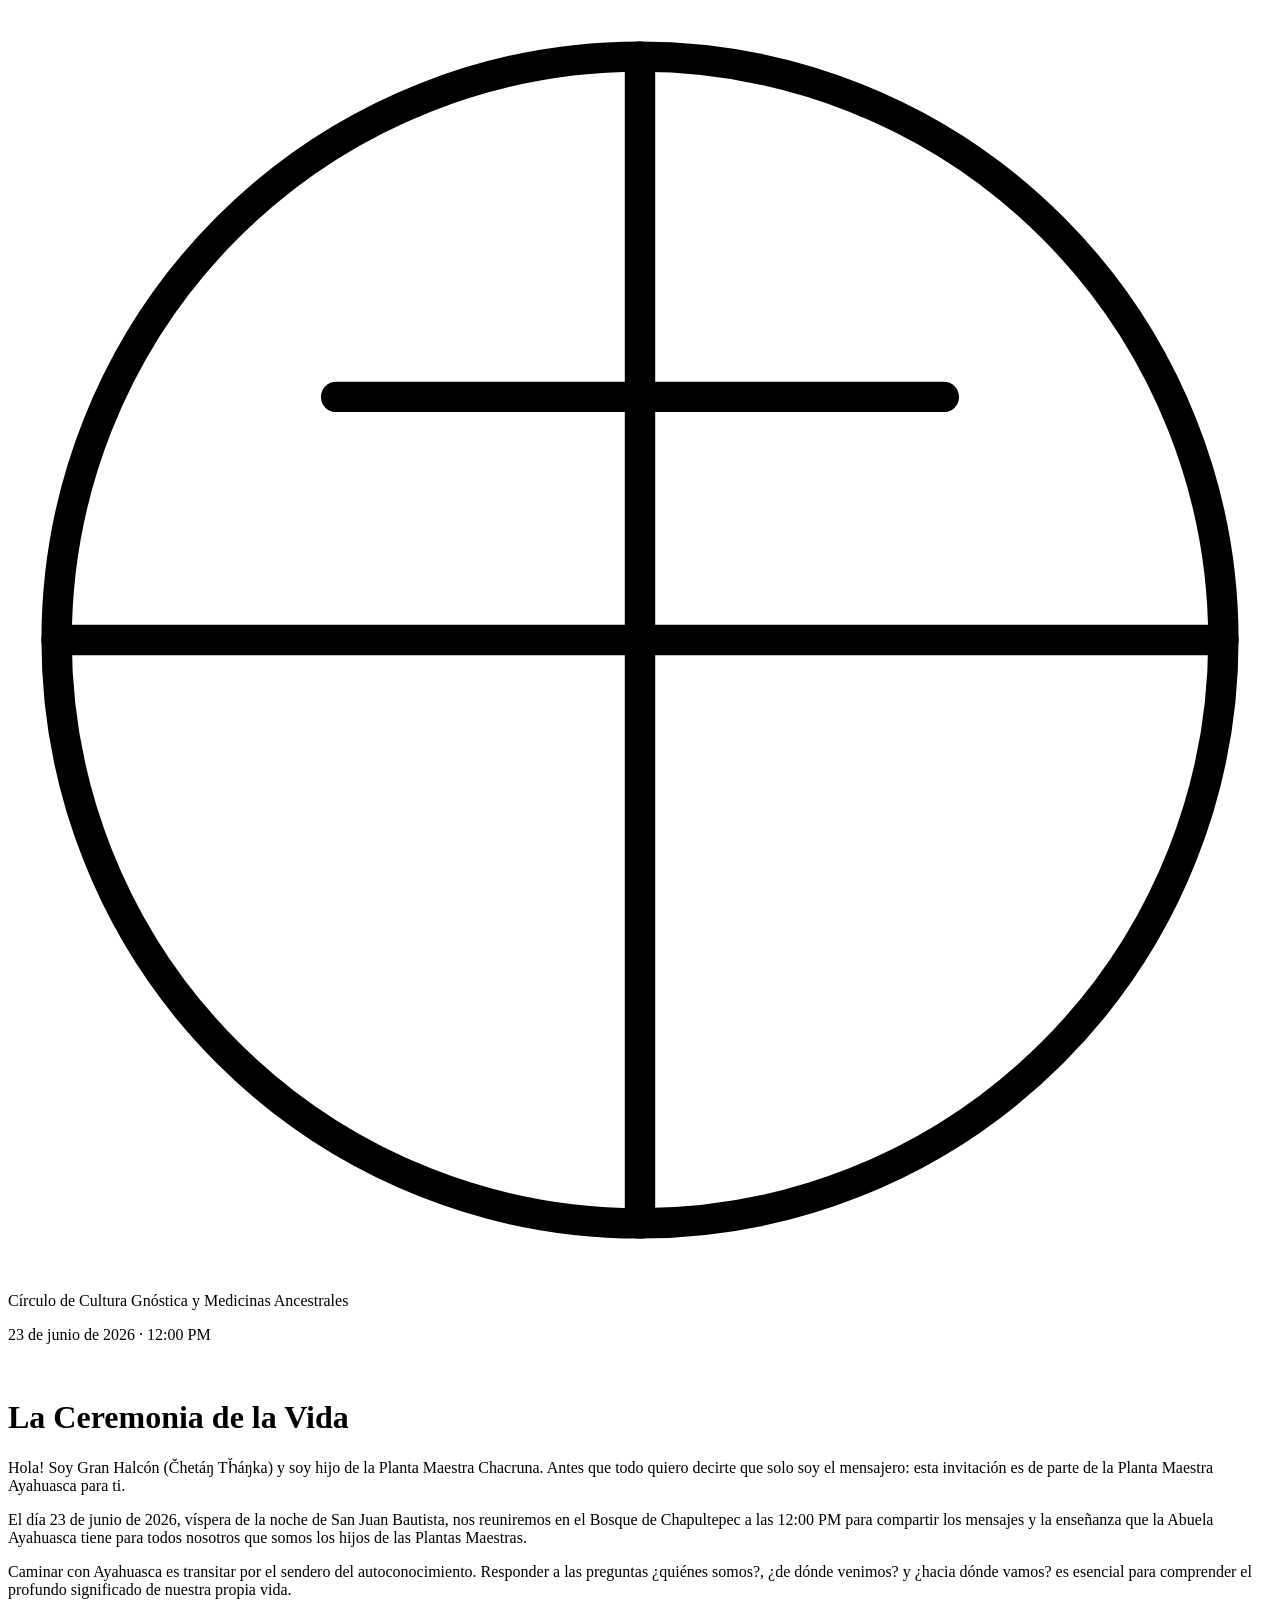
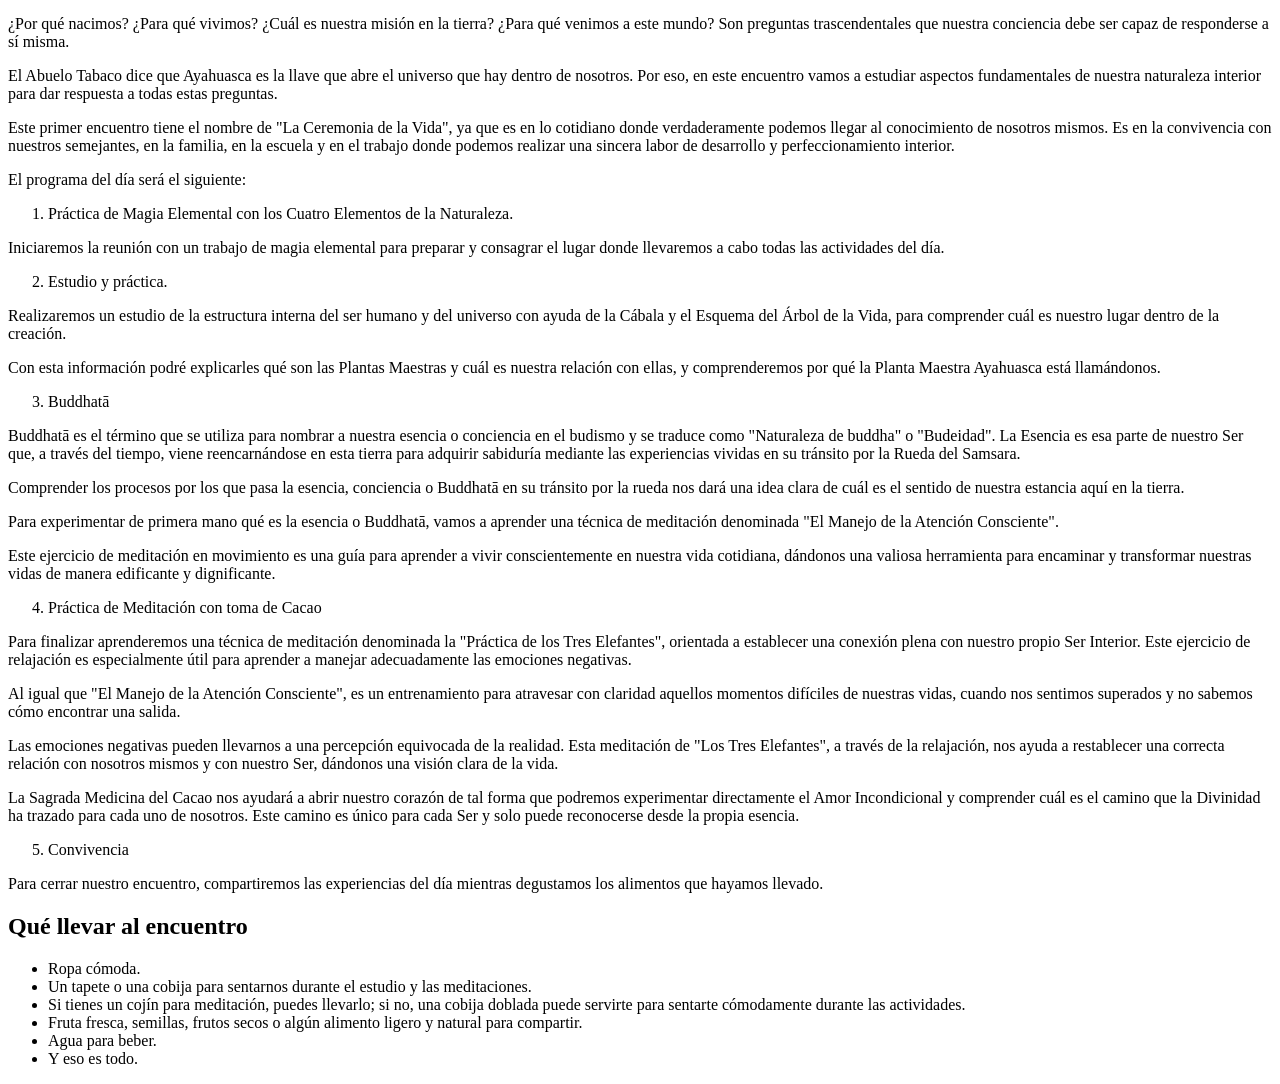
==== public/index.html @ 024cbc9b "Publicar sitio del encuentro" ====
<!doctype html>
<html lang="es">
<head>
  <meta charset="utf-8">
  <meta name="viewport" content="width=device-width, initial-scale=1">
  <title>La Ceremonia de la Vida</title>
  
  <meta name="description" content="Invitación al encuentro del día 23 de Junio del año 2026 de la Planta Maestra Ayahuasca en el Bosque de Chapultepec.">
  
  <link rel="stylesheet" href="https://granhalcon.github.io/encuentros/style.css">
</head>
<body>
  <header class="site-header">
    <div class="hero-content">
      <div class="hero-top">
        <svg
          class="site-logo"
          xmlns="http://www.w3.org/2000/svg"
          viewBox="0 0 208 208"
          fill="none"
          stroke="currentColor"
          stroke-width="5"
          stroke-linecap="round"
          stroke-linejoin="round"
          aria-hidden="true"
        >
          <circle cx="104" cy="104" r="96" />
          <line x1="104" y1="8" x2="104" y2="200" />
          <line x1="8" y1="104" x2="200" y2="104" />
          <line x1="54" y1="64" x2="154" y2="64" />
        </svg>
        <p class="site-name">Círculo de Cultura Gnóstica y Medicinas Ancestrales</p>
        <p class="event-date">
          23 de junio de 2026 · 12:00 PM
        </p>
      </div>
      <img
        class="hero-image"
        src="https://granhalcon.github.io/encuentros/assets/header.png"
        alt=""
        aria-hidden="true"
      >
      <h1>La Ceremonia de la Vida</h1>
    </div>
  </header>

  <main>
    <p>Hola! Soy Gran Halcón (Čhetáŋ Tȟáŋka) y soy hijo de la Planta Maestra Chacruna. Antes que todo quiero decirte que solo soy el mensajero: esta invitación es de parte de la Planta Maestra Ayahuasca para ti.</p>
<p>El día 23 de junio de 2026, víspera de la noche de San Juan Bautista, nos reuniremos en el Bosque de Chapultepec a las 12:00 PM para compartir los mensajes y la enseñanza que la Abuela Ayahuasca tiene para todos nosotros que somos los hijos de las Plantas Maestras.</p>
<p>Caminar con Ayahuasca es transitar por el sendero del autoconocimiento. Responder a las preguntas ¿quiénes somos?, ¿de dónde venimos? y ¿hacia dónde vamos? es esencial para comprender el profundo significado de nuestra propia vida.</p>
<p>¿Por qué nacimos? ¿Para qué vivimos? ¿Cuál es nuestra misión en la tierra? ¿Para qué venimos a este mundo? Son preguntas trascendentales que nuestra conciencia debe ser capaz de responderse a sí misma.</p>
<p>El Abuelo Tabaco dice que Ayahuasca es la llave que abre el universo que hay dentro de nosotros. Por eso, en este encuentro vamos a estudiar aspectos fundamentales de nuestra naturaleza interior para dar respuesta a todas estas preguntas.</p>
<p>Este primer encuentro tiene el nombre de "La Ceremonia de la Vida", ya que es en lo cotidiano donde verdaderamente podemos llegar al conocimiento de nosotros mismos. Es en la convivencia con nuestros semejantes, en la familia, en la escuela y en el trabajo donde podemos realizar una sincera labor de desarrollo y perfeccionamiento interior.</p>
<p>El programa del día será el siguiente:</p>
<ol>
<li>Práctica de Magia Elemental con los Cuatro Elementos de la Naturaleza.</li>
</ol>
<p>Iniciaremos la reunión con un trabajo de magia elemental para preparar y consagrar el lugar donde llevaremos a cabo todas las actividades del día.</p>
<ol start="2">
<li>Estudio y práctica.</li>
</ol>
<p>Realizaremos un estudio de la estructura interna del ser humano y del universo con ayuda de la Cábala y el Esquema del Árbol de la Vida, para comprender cuál es nuestro lugar dentro de la creación.</p>
<p>Con esta información podré explicarles qué son las Plantas Maestras y cuál es nuestra relación con ellas, y comprenderemos por qué la Planta Maestra Ayahuasca está llamándonos.</p>
<ol start="3">
<li>Buddhatā</li>
</ol>
<p>Buddhatā es el término que se utiliza para nombrar a nuestra esencia o conciencia en el budismo y se traduce como "Naturaleza de buddha" o "Budeidad". La Esencia es esa parte de nuestro Ser que, a través del tiempo, viene reencarnándose en esta tierra para adquirir sabiduría mediante las experiencias vividas en su tránsito por la Rueda del Samsara.</p>
<p>Comprender los procesos por los que pasa la esencia, conciencia o Buddhatā en su tránsito por la rueda nos dará una idea clara de cuál es el sentido de nuestra estancia aquí en la tierra.</p>
<p>Para experimentar de primera mano qué es la esencia o Buddhatā, vamos a aprender una técnica de meditación denominada "El Manejo de la Atención Consciente".</p>
<p>Este ejercicio de meditación en movimiento es una guía para aprender a vivir conscientemente en nuestra vida cotidiana, dándonos una valiosa herramienta para encaminar y transformar nuestras vidas de manera edificante y dignificante.</p>
<ol start="4">
<li>Práctica de Meditación con toma de Cacao</li>
</ol>
<p>Para finalizar aprenderemos una técnica de meditación denominada la "Práctica de los Tres Elefantes", orientada a establecer una conexión plena con nuestro propio Ser Interior. Este ejercicio de relajación es especialmente útil para aprender a manejar adecuadamente las emociones negativas.</p>
<p>Al igual que "El Manejo de la Atención Consciente", es un entrenamiento para atravesar con claridad aquellos momentos difíciles de nuestras vidas, cuando nos sentimos superados y no sabemos cómo encontrar una salida.</p>
<p>Las emociones negativas pueden llevarnos a una percepción equivocada de la realidad. Esta meditación de "Los Tres Elefantes", a través de la relajación, nos ayuda a restablecer una correcta relación con nosotros mismos y con nuestro Ser, dándonos una visión clara de la vida.</p>
<p>La Sagrada Medicina del Cacao nos ayudará a abrir nuestro corazón de tal forma que podremos experimentar directamente el Amor Incondicional y comprender cuál es el camino que la Divinidad ha trazado para cada uno de nosotros. Este camino es único para cada Ser y solo puede reconocerse desde la propia esencia.</p>
<ol start="5">
<li>Convivencia</li>
</ol>
<p>Para cerrar nuestro encuentro, compartiremos las experiencias del día mientras degustamos los alimentos que hayamos llevado.</p>
<h2 id="que-llevar-al-encuentro">Qué llevar al encuentro</h2>
<ul>
<li>Ropa cómoda.</li>
<li>Un tapete o una cobija para sentarnos durante el estudio y las meditaciones.</li>
<li>Si tienes un cojín para meditación, puedes llevarlo; si no, una cobija doblada puede servirte para sentarte cómodamente durante las actividades.</li>
<li>Fruta fresca, semillas, frutos secos o algún alimento ligero y natural para compartir.</li>
<li>Agua para beber.</li>
<li>Y eso es todo.</li>
</ul>

  </main>
</body>
</html>
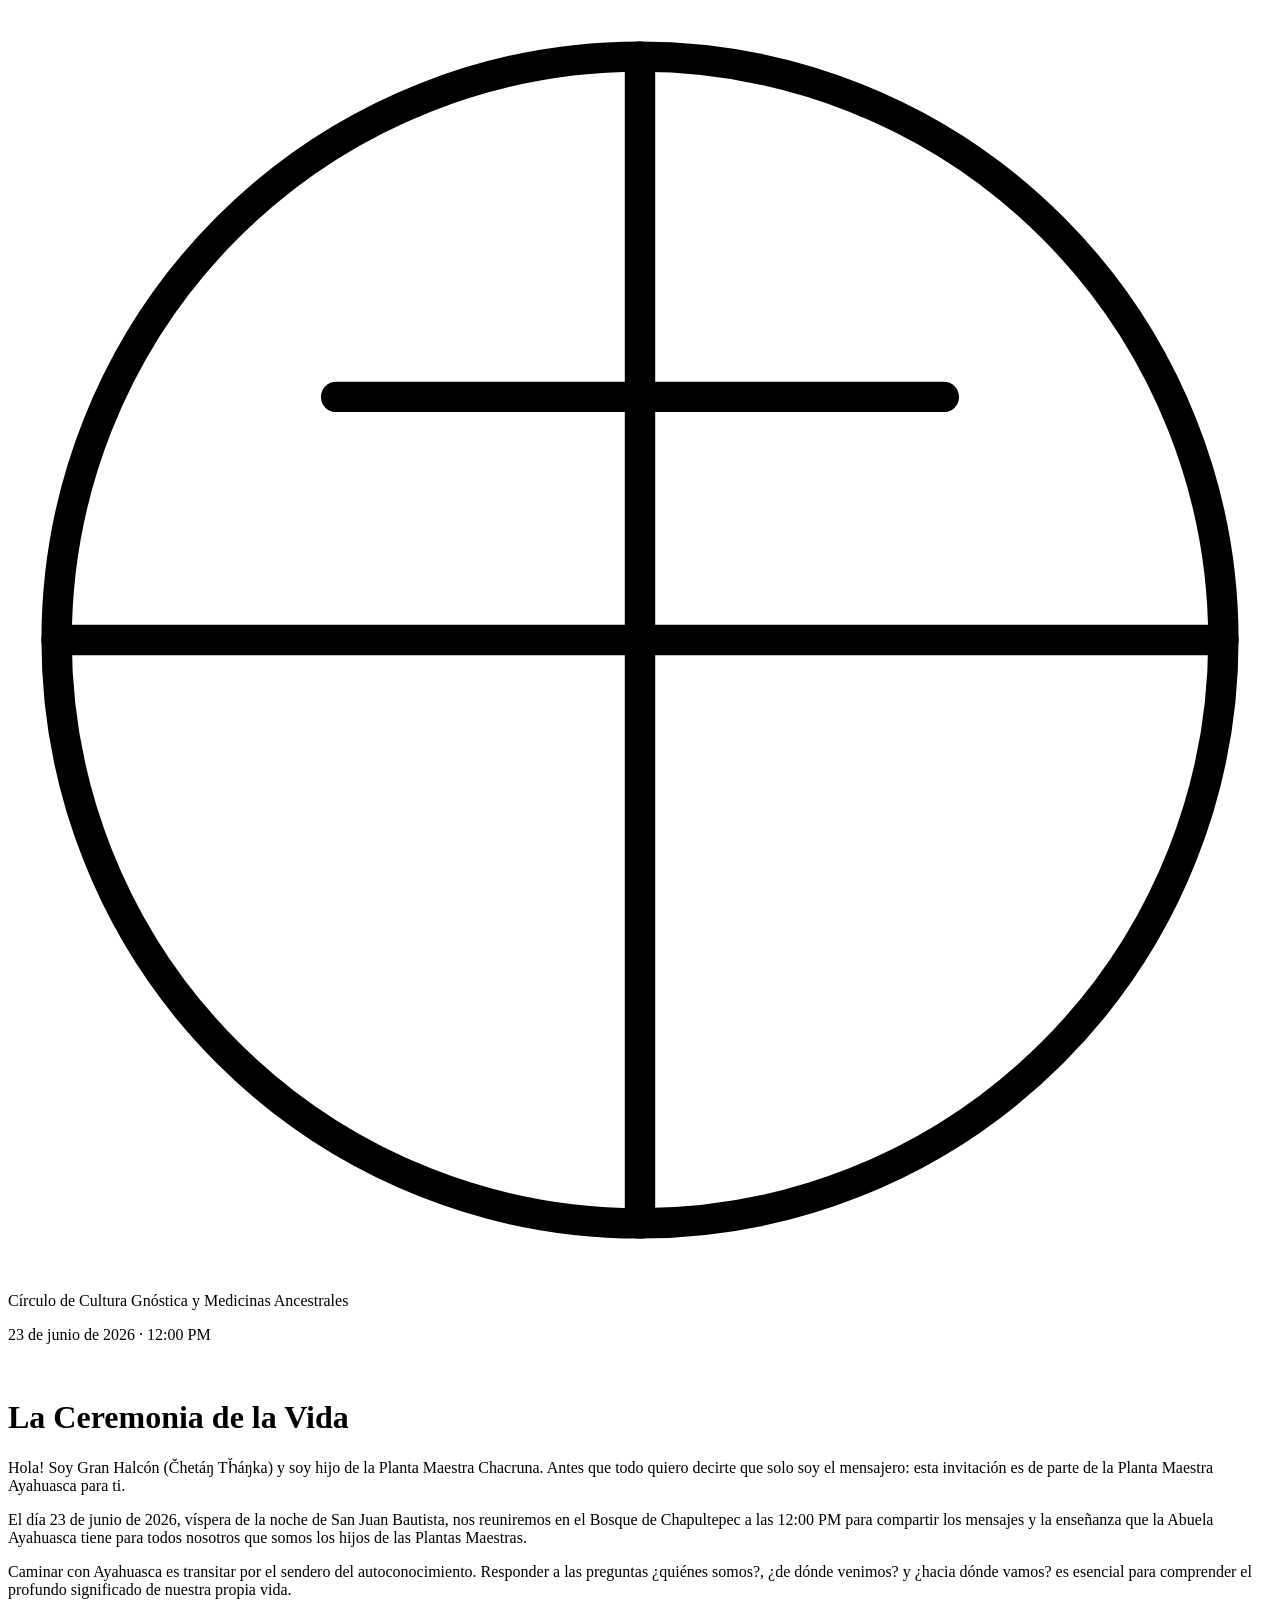
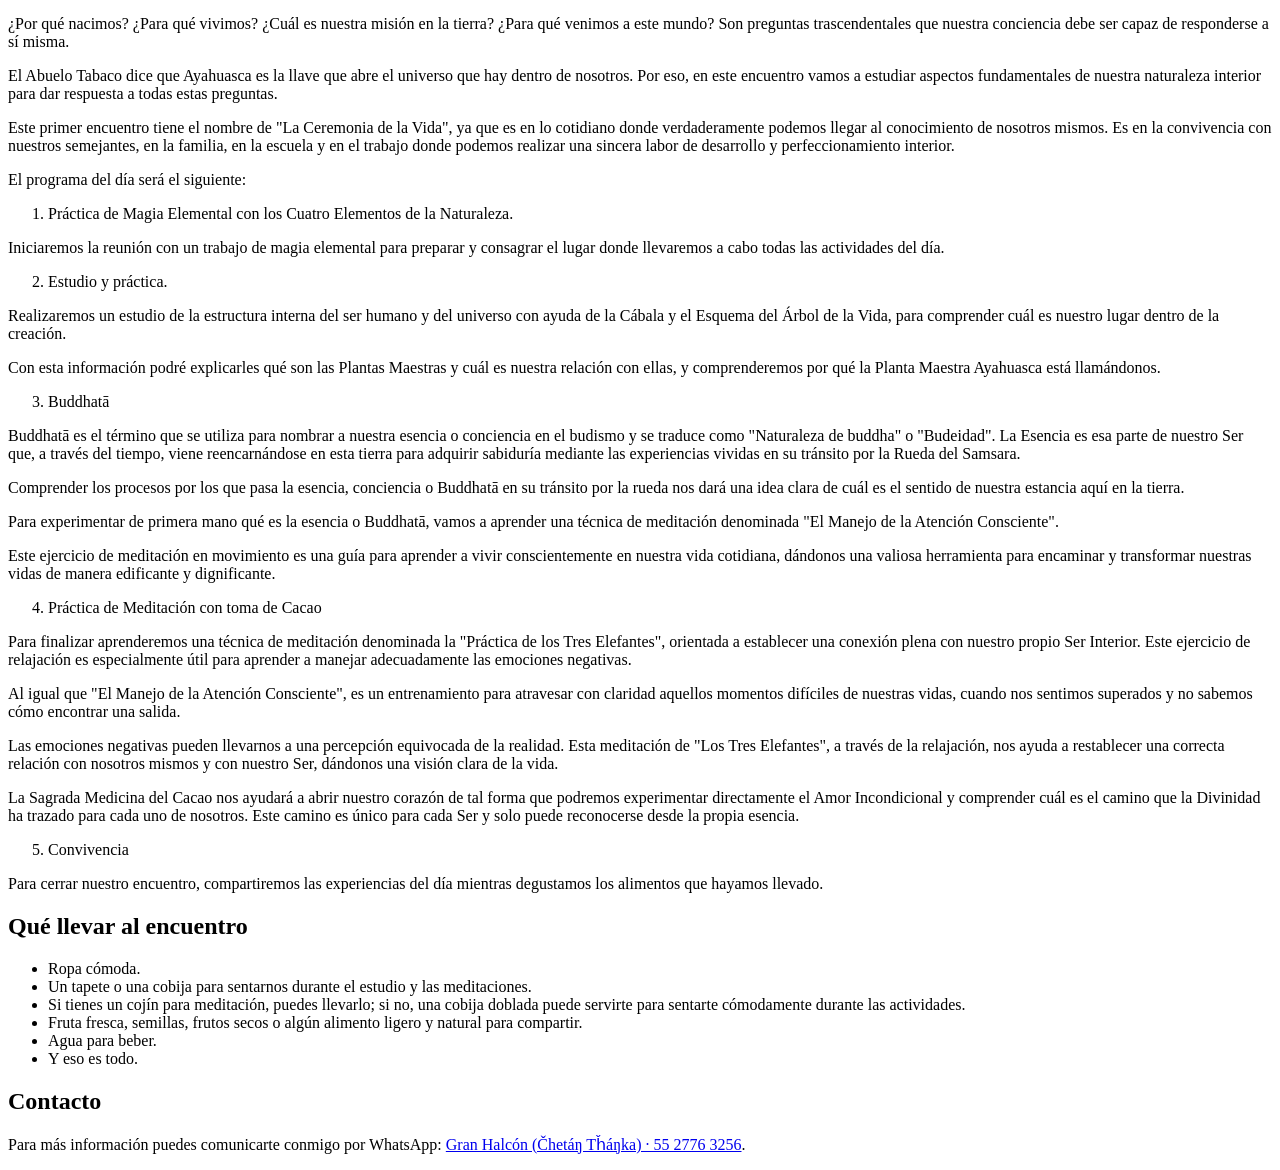
==== commit 6f46ddad: "Agregar contacto por WhatsApp" ====
--- a/public/index.html
+++ b/public/index.html
@@ -7,6 +7,25 @@
   
   <meta name="description" content="Invitación al encuentro del día 23 de Junio del año 2026 de la Planta Maestra Ayahuasca en el Bosque de Chapultepec.">
   
+  <link rel="canonical" href="https://granhalcon.github.io/encuentros/">
+  <meta property="og:type" content="website">
+  <meta property="og:locale" content="es_MX">
+  <meta property="og:site_name" content="Gran Halcón">
+  <meta property="og:title" content="La Ceremonia de la Vida">
+  
+  <meta property="og:description" content="Invitación al encuentro del día 23 de Junio del año 2026 de la Planta Maestra Ayahuasca en el Bosque de Chapultepec.">
+  
+  <meta property="og:url" content="https://granhalcon.github.io/encuentros/">
+  <meta property="og:image" content="https://granhalcon.github.io/encuentros/assets/social-share.png">
+  <meta property="og:image:width" content="1200">
+  <meta property="og:image:height" content="630">
+  <meta property="og:image:alt" content="La Ceremonia de la Vida">
+  <meta name="twitter:card" content="summary_large_image">
+  <meta name="twitter:title" content="La Ceremonia de la Vida">
+  
+  <meta name="twitter:description" content="Invitación al encuentro del día 23 de Junio del año 2026 de la Planta Maestra Ayahuasca en el Bosque de Chapultepec.">
+  
+  <meta name="twitter:image" content="https://granhalcon.github.io/encuentros/assets/social-share.png">
   <link rel="stylesheet" href="https://granhalcon.github.io/encuentros/style.css">
 </head>
 <body>
@@ -88,6 +107,9 @@
 <li>Agua para beber.</li>
 <li>Y eso es todo.</li>
 </ul>
+<h2 id="contacto">Contacto</h2>
+<p>Para más información puedes comunicarte conmigo por WhatsApp:
+<a href="https://wa.me/525527763256">Gran Halcón (Čhetáŋ Tȟáŋka) · 55 2776 3256</a>.</p>
 
   </main>
 </body>
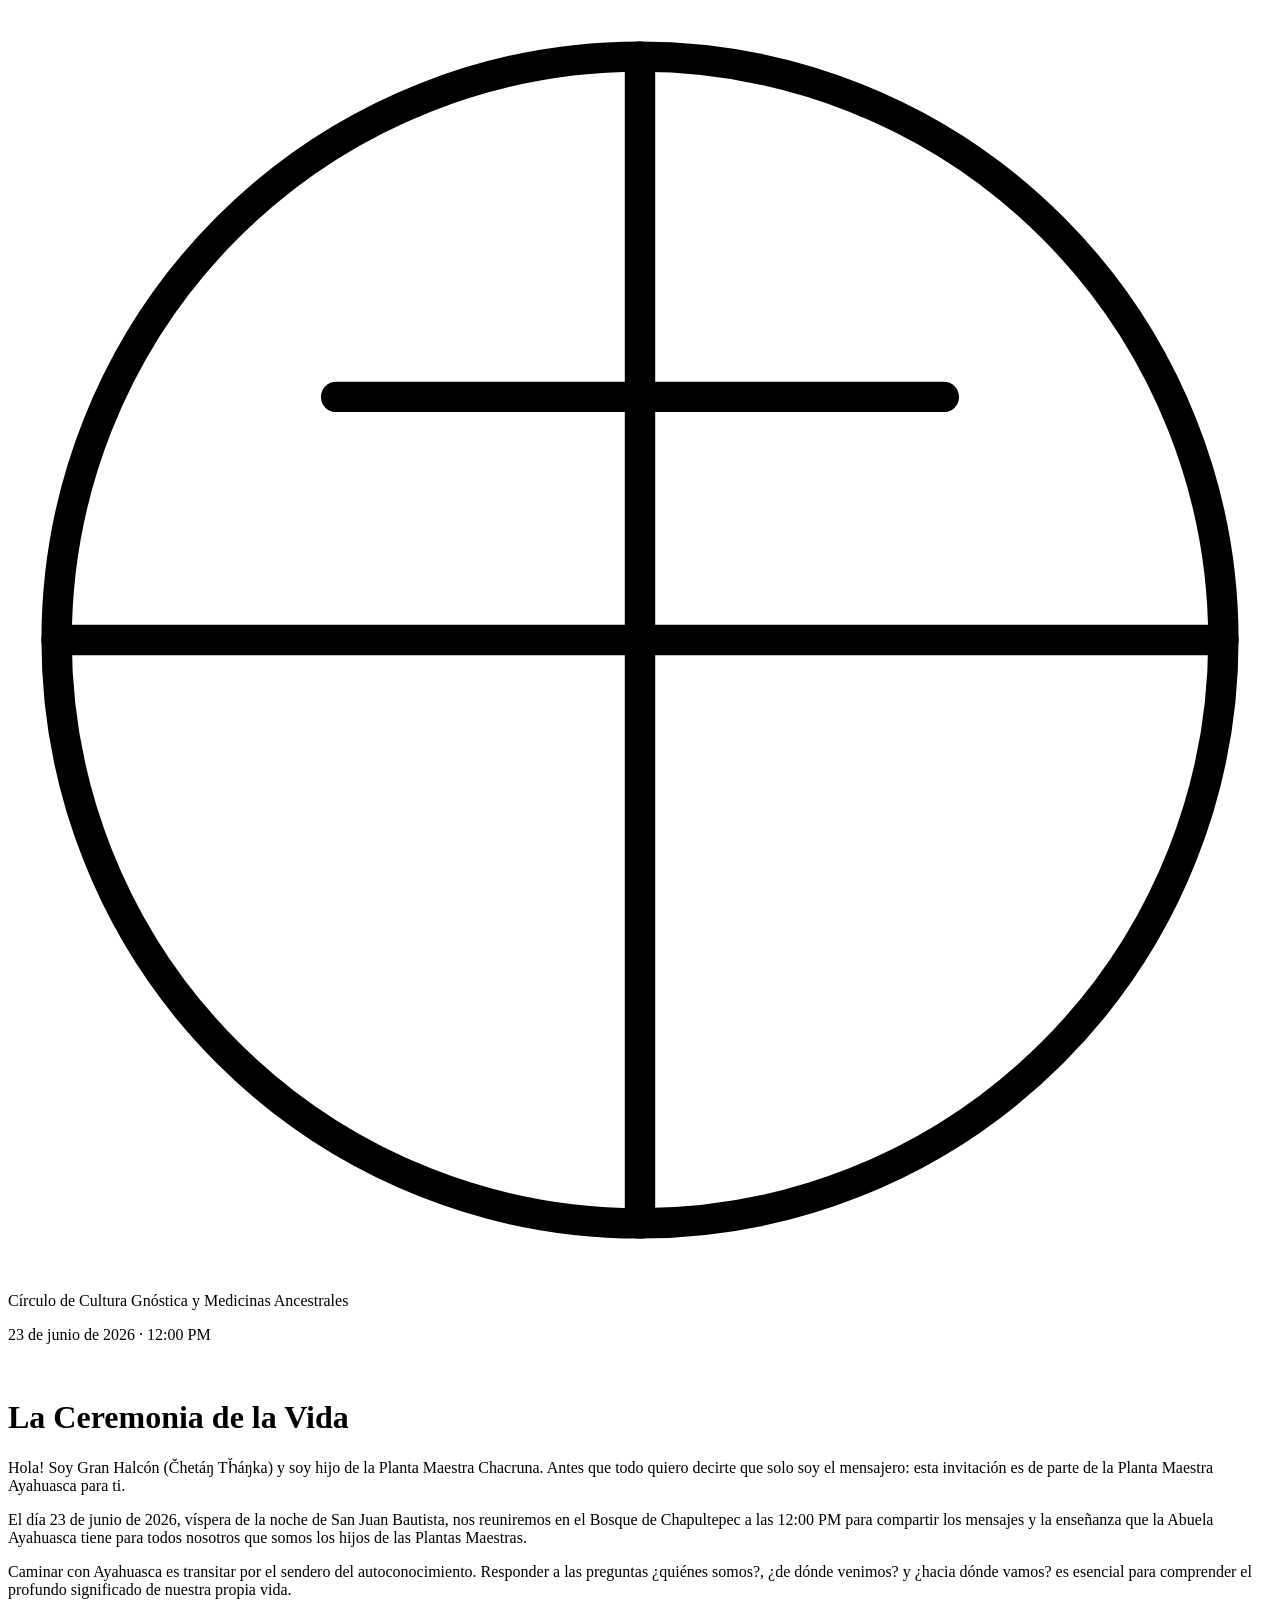
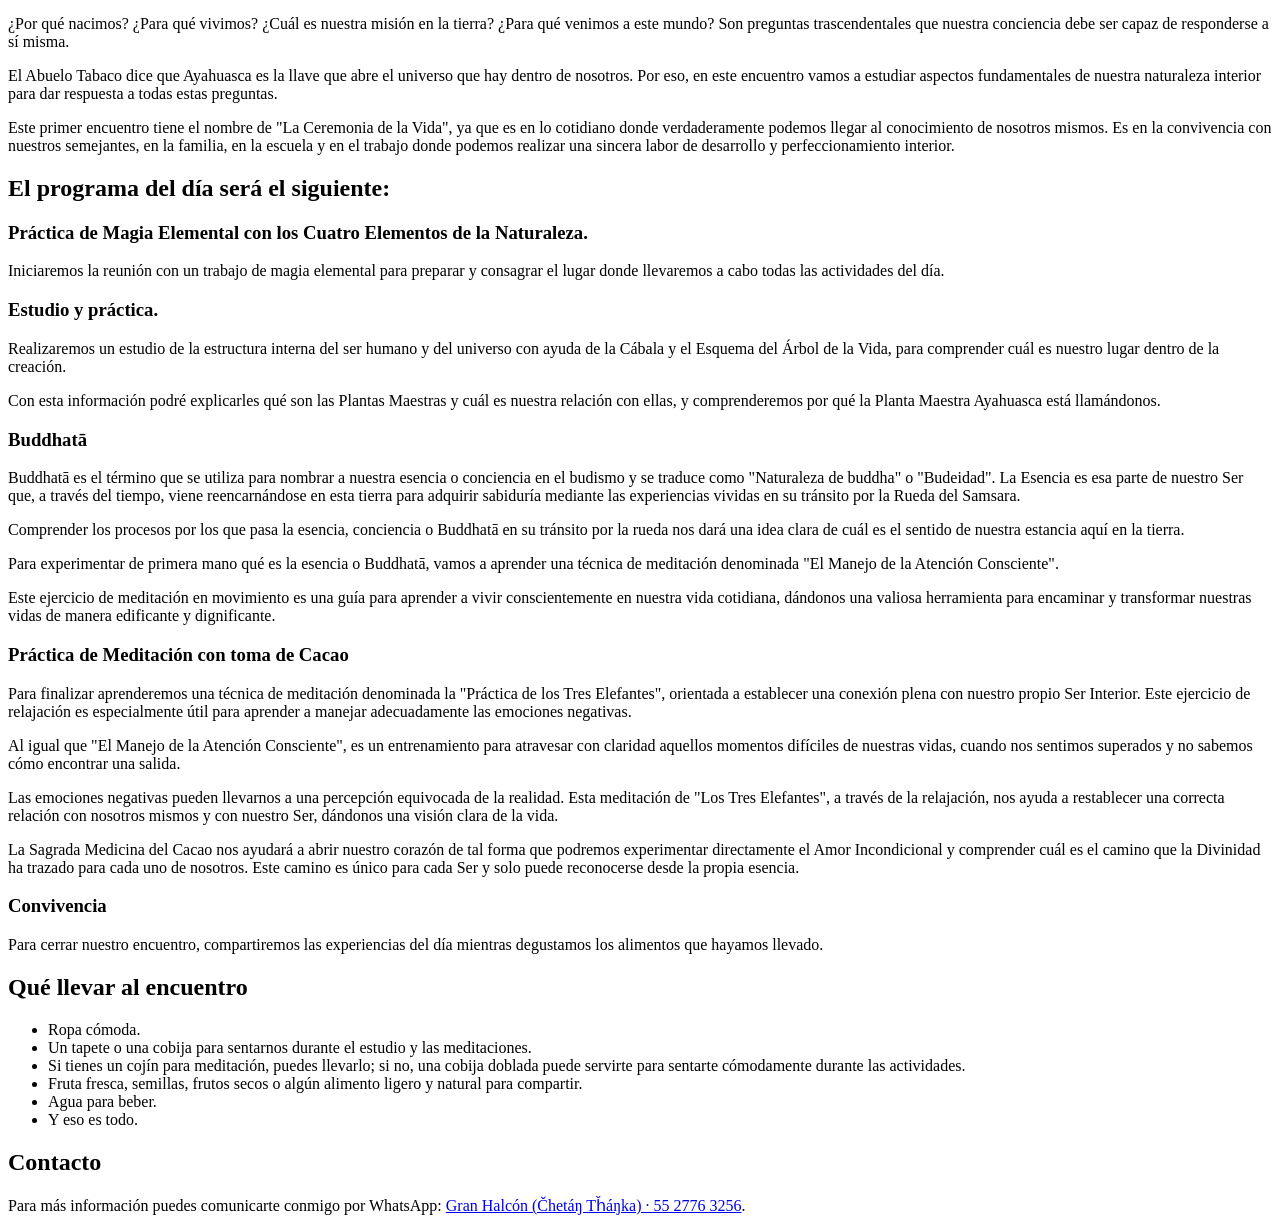
==== commit f24d1ba4: "Ajustar jerarquia del programa" ====
--- a/public/index.html
+++ b/public/index.html
@@ -70,33 +70,23 @@
 <p>¿Por qué nacimos? ¿Para qué vivimos? ¿Cuál es nuestra misión en la tierra? ¿Para qué venimos a este mundo? Son preguntas trascendentales que nuestra conciencia debe ser capaz de responderse a sí misma.</p>
 <p>El Abuelo Tabaco dice que Ayahuasca es la llave que abre el universo que hay dentro de nosotros. Por eso, en este encuentro vamos a estudiar aspectos fundamentales de nuestra naturaleza interior para dar respuesta a todas estas preguntas.</p>
 <p>Este primer encuentro tiene el nombre de "La Ceremonia de la Vida", ya que es en lo cotidiano donde verdaderamente podemos llegar al conocimiento de nosotros mismos. Es en la convivencia con nuestros semejantes, en la familia, en la escuela y en el trabajo donde podemos realizar una sincera labor de desarrollo y perfeccionamiento interior.</p>
-<p>El programa del día será el siguiente:</p>
-<ol>
-<li>Práctica de Magia Elemental con los Cuatro Elementos de la Naturaleza.</li>
-</ol>
+<h2 id="el-programa-del-dia-sera-el-siguiente">El programa del día será el siguiente:</h2>
+<h3 id="practica-de-magia-elemental-con-los-cuatro-elementos-de-la-naturaleza">Práctica de Magia Elemental con los Cuatro Elementos de la Naturaleza.</h3>
 <p>Iniciaremos la reunión con un trabajo de magia elemental para preparar y consagrar el lugar donde llevaremos a cabo todas las actividades del día.</p>
-<ol start="2">
-<li>Estudio y práctica.</li>
-</ol>
+<h3 id="estudio-y-practica">Estudio y práctica.</h3>
 <p>Realizaremos un estudio de la estructura interna del ser humano y del universo con ayuda de la Cábala y el Esquema del Árbol de la Vida, para comprender cuál es nuestro lugar dentro de la creación.</p>
 <p>Con esta información podré explicarles qué son las Plantas Maestras y cuál es nuestra relación con ellas, y comprenderemos por qué la Planta Maestra Ayahuasca está llamándonos.</p>
-<ol start="3">
-<li>Buddhatā</li>
-</ol>
+<h3 id="buddhata">Buddhatā</h3>
 <p>Buddhatā es el término que se utiliza para nombrar a nuestra esencia o conciencia en el budismo y se traduce como "Naturaleza de buddha" o "Budeidad". La Esencia es esa parte de nuestro Ser que, a través del tiempo, viene reencarnándose en esta tierra para adquirir sabiduría mediante las experiencias vividas en su tránsito por la Rueda del Samsara.</p>
 <p>Comprender los procesos por los que pasa la esencia, conciencia o Buddhatā en su tránsito por la rueda nos dará una idea clara de cuál es el sentido de nuestra estancia aquí en la tierra.</p>
 <p>Para experimentar de primera mano qué es la esencia o Buddhatā, vamos a aprender una técnica de meditación denominada "El Manejo de la Atención Consciente".</p>
 <p>Este ejercicio de meditación en movimiento es una guía para aprender a vivir conscientemente en nuestra vida cotidiana, dándonos una valiosa herramienta para encaminar y transformar nuestras vidas de manera edificante y dignificante.</p>
-<ol start="4">
-<li>Práctica de Meditación con toma de Cacao</li>
-</ol>
+<h3 id="practica-de-meditacion-con-toma-de-cacao">Práctica de Meditación con toma de Cacao</h3>
 <p>Para finalizar aprenderemos una técnica de meditación denominada la "Práctica de los Tres Elefantes", orientada a establecer una conexión plena con nuestro propio Ser Interior. Este ejercicio de relajación es especialmente útil para aprender a manejar adecuadamente las emociones negativas.</p>
 <p>Al igual que "El Manejo de la Atención Consciente", es un entrenamiento para atravesar con claridad aquellos momentos difíciles de nuestras vidas, cuando nos sentimos superados y no sabemos cómo encontrar una salida.</p>
 <p>Las emociones negativas pueden llevarnos a una percepción equivocada de la realidad. Esta meditación de "Los Tres Elefantes", a través de la relajación, nos ayuda a restablecer una correcta relación con nosotros mismos y con nuestro Ser, dándonos una visión clara de la vida.</p>
 <p>La Sagrada Medicina del Cacao nos ayudará a abrir nuestro corazón de tal forma que podremos experimentar directamente el Amor Incondicional y comprender cuál es el camino que la Divinidad ha trazado para cada uno de nosotros. Este camino es único para cada Ser y solo puede reconocerse desde la propia esencia.</p>
-<ol start="5">
-<li>Convivencia</li>
-</ol>
+<h3 id="convivencia">Convivencia</h3>
 <p>Para cerrar nuestro encuentro, compartiremos las experiencias del día mientras degustamos los alimentos que hayamos llevado.</p>
 <h2 id="que-llevar-al-encuentro">Qué llevar al encuentro</h2>
 <ul>
